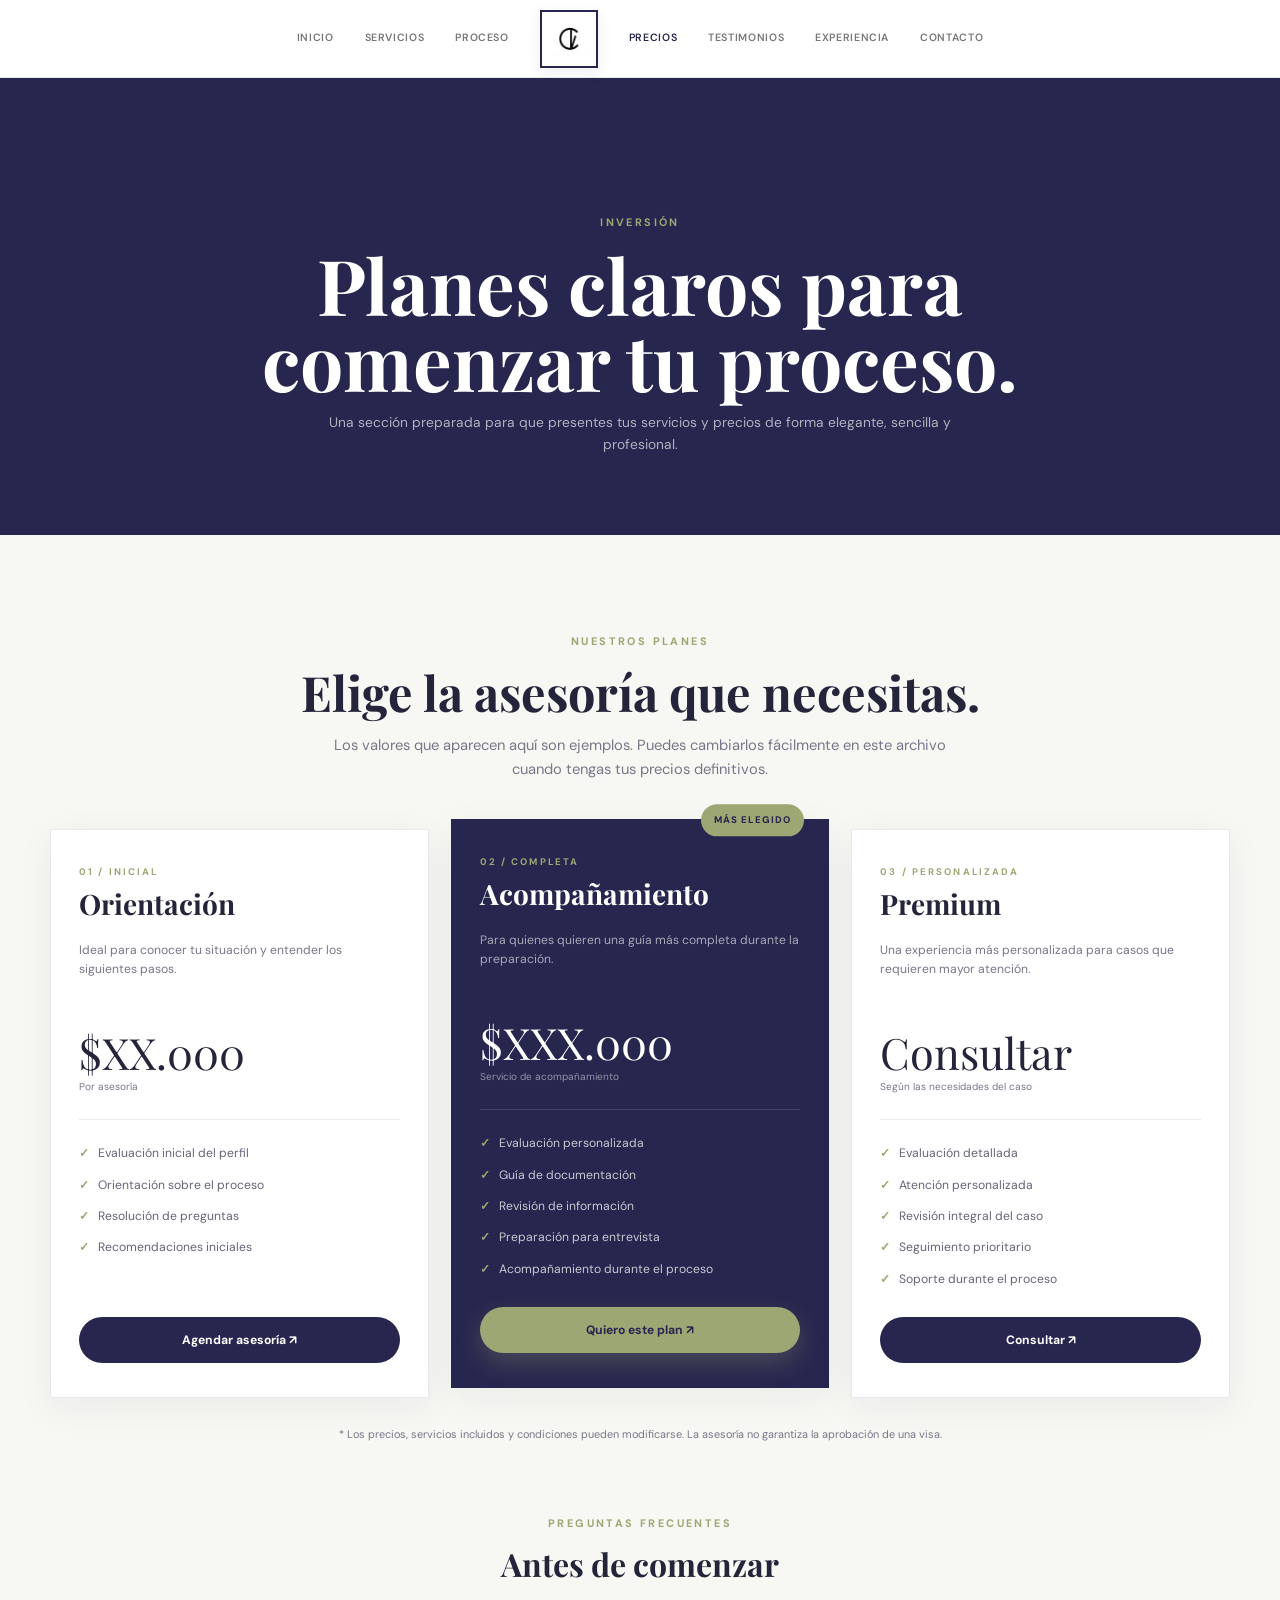
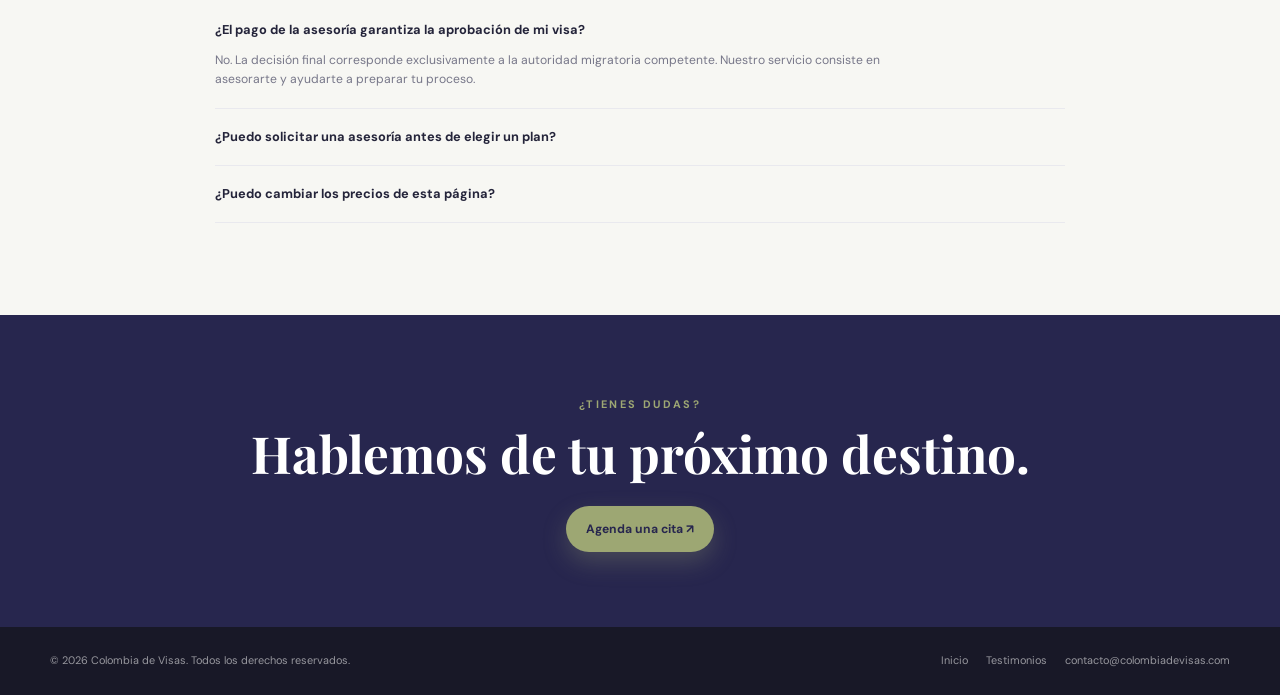
==== precios.html @ b7d7be58 "v1" ====
<!doctype html>
<html lang="es">
<head>
<meta charset="utf-8">
<meta name="viewport" content="width=device-width,initial-scale=1">
<meta name="description" content="Precios y planes de asesoría de Colombia de Visas.">
<title>Precios | Colombia de Visas</title>
<link rel="icon" href="assets/images/logo.jpg">
<link rel="stylesheet" href="styles.css">
</head>
<body>

<header class="site-header">
  <div class="navbar">
    <a class="nav-brand-mobile" href="index.html">
      <img src="assets/images/logo.jpg" alt=""> Colombia de Visas
    </a>
    <button class="menu-toggle" aria-expanded="false">☰</button>
    <nav class="nav-links">
      <a href="index.html">Inicio</a>
      <a href="index.html#servicios">Servicios</a>
      <a href="index.html#proceso">Proceso</a>
      <a class="nav-logo" href="index.html"><img src="assets/images/logo.jpg" alt="Logo"></a>
      <a class="active" href="precios.html">Precios</a>
      <a href="testimonios.html">Testimonios</a>
      <a href="index.html#trabajo">Experiencia</a>
      <a href="index.html#contacto">Contacto</a>
    </nav>
  </div>
</header>

<section class="page-hero">
  <div class="container reveal">
    <span class="eyebrow">Inversión</span>
    <h1>Planes claros para comenzar tu proceso.</h1>
    <p>Una sección preparada para que presentes tus servicios y precios de forma elegante, sencilla y profesional.</p>
  </div>
</section>

<main>
<section class="section pricing-section">
  <div class="container">
    <div class="pricing-intro reveal">
      <span class="eyebrow">Nuestros planes</span>
      <h2 class="section-title">Elige la asesoría que necesitas.</h2>
      <p class="section-copy">Los valores que aparecen aquí son ejemplos. Puedes cambiarlos fácilmente en este archivo cuando tengas tus precios definitivos.</p>
    </div>

    <div class="pricing-grid">

      <article class="price-card reveal">
        <span class="eyebrow">01 / Inicial</span>
        <h2 class="price-name">Orientación</h2>
        <p class="price-description">Ideal para conocer tu situación y entender los siguientes pasos.</p>
        <div class="price-value">$XX.000</div>
        <div class="price-note">Por asesoría</div>
        <div class="price-divider"></div>
        <ul class="price-features">
          <li>Evaluación inicial del perfil</li>
          <li>Orientación sobre el proceso</li>
          <li>Resolución de preguntas</li>
          <li>Recomendaciones iniciales</li>
        </ul>
        <a class="btn btn-dark" data-whatsapp href="#">Agendar asesoría ↗</a>
      </article>

      <article class="price-card featured reveal">
        <span class="price-badge">Más elegido</span>
        <span class="eyebrow">02 / Completa</span>
        <h2 class="price-name">Acompañamiento</h2>
        <p class="price-description">Para quienes quieren una guía más completa durante la preparación.</p>
        <div class="price-value">$XXX.000</div>
        <div class="price-note">Servicio de acompañamiento</div>
        <div class="price-divider"></div>
        <ul class="price-features">
          <li>Evaluación personalizada</li>
          <li>Guía de documentación</li>
          <li>Revisión de información</li>
          <li>Preparación para entrevista</li>
          <li>Acompañamiento durante el proceso</li>
        </ul>
        <a class="btn btn-primary" data-whatsapp href="#">Quiero este plan ↗</a>
      </article>

      <article class="price-card reveal">
        <span class="eyebrow">03 / Personalizada</span>
        <h2 class="price-name">Premium</h2>
        <p class="price-description">Una experiencia más personalizada para casos que requieren mayor atención.</p>
        <div class="price-value">Consultar</div>
        <div class="price-note">Según las necesidades del caso</div>
        <div class="price-divider"></div>
        <ul class="price-features">
          <li>Evaluación detallada</li>
          <li>Atención personalizada</li>
          <li>Revisión integral del caso</li>
          <li>Seguimiento prioritario</li>
          <li>Soporte durante el proceso</li>
        </ul>
        <a class="btn btn-dark" data-whatsapp href="#">Consultar ↗</a>
      </article>

    </div>

    <p class="price-disclaimer">* Los precios, servicios incluidos y condiciones pueden modificarse. La asesoría no garantiza la aprobación de una visa.</p>

    <div class="faq reveal">
      <div style="text-align:center;margin-bottom:20px">
        <span class="eyebrow">Preguntas frecuentes</span>
        <h2 class="section-title" style="font-size:2rem">Antes de comenzar</h2>
      </div>

      <details class="faq-item" open>
        <summary>¿El pago de la asesoría garantiza la aprobación de mi visa?</summary>
        <p>No. La decisión final corresponde exclusivamente a la autoridad migratoria competente. Nuestro servicio consiste en asesorarte y ayudarte a preparar tu proceso.</p>
      </details>
      <details class="faq-item">
        <summary>¿Puedo solicitar una asesoría antes de elegir un plan?</summary>
        <p>Sí. Puedes escribirnos por WhatsApp para conocer qué modalidad se adapta mejor a tu caso.</p>
      </details>
      <details class="faq-item">
        <summary>¿Puedo cambiar los precios de esta página?</summary>
        <p>Sí. Los precios están escritos directamente en este archivo HTML para que puedas sustituirlos fácilmente por los valores reales.</p>
      </details>
    </div>
  </div>
</section>

<section class="cta">
  <div class="container reveal">
    <span class="eyebrow">¿Tienes dudas?</span>
    <h2>Hablemos de tu próximo destino.</h2>
    <a class="btn btn-primary" data-whatsapp href="#">Agenda una cita ↗</a>
  </div>
</section>
</main>

<footer class="footer">
  <div class="container footer-inner">
    <div>© 2026 Colombia de Visas. Todos los derechos reservados.</div>
    <div class="footer-links">
      <a href="index.html">Inicio</a>
      <a href="testimonios.html">Testimonios</a>
      <a data-email href="#">correo</a>
    </div>
  </div>
</footer>

<script src="config.js"></script>
<script src="script.js"></script>
</body>
</html>
---- styles.css ----
@import url('https://fonts.googleapis.com/css2?family=DM+Sans:wght@400;500;600;700&family=Playfair+Display:wght@500;600&display=swap');

:root{
  --navy:#27264e;
  --green:#9da773;
  --white:#fff;
  --cream:#f7f7f3;
  --ink:#24243a;
  --muted:#777789;
  --line:#e9e9ee;
  --container:1180px;
  --shadow:0 18px 50px rgba(39,38,78,.13);
}
*{box-sizing:border-box}
html{scroll-behavior:smooth}
body{margin:0;color:var(--ink);background:var(--white);font-family:"DM Sans",sans-serif;line-height:1.6}
a{text-decoration:none;color:inherit}
img,video{max-width:100%;display:block}
.container{width:min(calc(100% - 40px),var(--container));margin:auto}
.eyebrow{display:inline-block;font-size:.68rem;letter-spacing:.22em;text-transform:uppercase;font-weight:700;color:var(--green)}
.section{padding:92px 0}
.section-title{font-family:"Playfair Display",serif;font-size:clamp(2rem,3.8vw,3.1rem);line-height:1.12;margin:12px 0}
.section-copy{max-width:650px;margin:15px auto 0;color:var(--muted);font-size:.92rem}
.btn{position:relative;display:inline-flex;align-items:center;justify-content:center;gap:9px;min-height:46px;padding:0 20px;border-radius:999px;font-size:.76rem;font-weight:700;overflow:hidden;transition:.25s ease;cursor:pointer}
.btn:after{content:"";position:absolute;inset:0;transform:translateX(-110%);background:linear-gradient(100deg,transparent,rgba(255,255,255,.35),transparent);transition:.55s}
.btn:hover:after{transform:translateX(110%)}
.btn:hover{transform:translateY(-3px)}
.btn-primary{background:var(--green);color:var(--navy);box-shadow:0 10px 25px rgba(157,167,115,.28)}
.btn-outline{border:1px solid var(--line);background:#fff;color:var(--navy)}
.btn-dark{background:var(--navy);color:#fff}
.btn-light{background:#fff;color:var(--navy)}

.site-header{position:relative;z-index:20;background:#fff}
.top-hero{position:relative;min-height:550px;height:min(72vh,720px);overflow:hidden;background:var(--navy);color:#fff}
.top-hero:after{content:"";position:absolute;inset:0;background:linear-gradient(180deg,rgba(20,19,47,.18),rgba(20,19,47,.62))}
.hero-image{position:absolute;inset:0;width:100%;height:100%;object-fit:cover}
.hero-fallback{position:absolute;inset:0;background:radial-gradient(circle at 50% 35%,rgba(157,167,115,.28),transparent 35%),linear-gradient(135deg,#171630,#27264e 55%,#3d3c62)}
.hero-content{position:relative;z-index:2;height:100%;display:flex;flex-direction:column;justify-content:center;align-items:center;text-align:center;padding:80px 20px 45px}
.hero-mini{font-size:.66rem;letter-spacing:.32em;text-transform:uppercase;opacity:.9}
.hero-logo{width:92px;height:92px;object-fit:contain;border-radius:50%;background:#fff;padding:7px;margin:16px 0 12px;box-shadow:0 12px 30px rgba(0,0,0,.22)}
.hero-title{font-size:clamp(2.7rem,7vw,5.7rem);line-height:.9;letter-spacing:.09em;margin:0;font-weight:700}
.hero-sub{margin:14px 0 0;max-width:620px;font-size:.7rem;letter-spacing:.28em;text-transform:uppercase;opacity:.86}
.hero-actions{margin-top:24px;display:flex;gap:10px;flex-wrap:wrap;justify-content:center}

.navbar{min-height:78px;display:flex;align-items:center;justify-content:center;gap:36px;border-bottom:1px solid var(--line)}
.nav-brand-mobile{display:none}
.nav-links{display:flex;align-items:center;justify-content:center;gap:31px;font-size:.66rem;letter-spacing:.06em;text-transform:uppercase;font-weight:600}
.nav-links a{color:#777;transition:.2s}
.nav-links a:hover,.nav-links a.active{color:var(--navy)}
.nav-logo{width:58px;height:58px;display:grid;place-items:center;border:2px solid var(--navy);background:#fff;box-shadow:0 5px 15px rgba(39,38,78,.08)}
.nav-logo img{width:44px;height:44px;object-fit:contain}

.intro{text-align:center}
.intro-grid{display:grid;grid-template-columns:repeat(4,1fr);gap:24px;margin-top:58px}
.intro-card{padding:20px 15px 5px}
.intro-icon{width:48px;height:48px;border:1px solid var(--line);border-radius:50%;margin:auto;display:grid;place-items:center;color:var(--navy);font-size:1.1rem}
.intro-card h3{font-size:.72rem;letter-spacing:.15em;text-transform:uppercase;margin:17px 0 8px}
.intro-card p{font-size:.78rem;color:var(--muted);margin:0}

.dark-section{background:#20202b;color:#fff}
.dark-grid{display:grid;grid-template-columns:.75fr 1.25fr;gap:75px;align-items:center}
.dark-copy h2{font-family:"Playfair Display",serif;font-size:clamp(2rem,4vw,3.3rem);line-height:1.08;margin:12px 0}
.dark-copy p{color:rgba(255,255,255,.58);font-size:.82rem;max-width:420px}
.logo-wall{display:grid;grid-template-columns:repeat(3,1fr);gap:13px}
.logo-tile{min-height:105px;border:1px solid rgba(255,255,255,.12);display:grid;place-items:center;text-align:center;font-family:"Playfair Display",serif;font-size:1.05rem;transition:.25s}
.logo-tile:hover{background:rgba(255,255,255,.06);transform:translateY(-4px)}

.quote{text-align:center;max-width:820px;margin:auto}
.quote p{font-family:"Playfair Display",serif;font-size:clamp(1.45rem,2.8vw,2.05rem);line-height:1.35;margin:0}
.quote small{display:block;color:var(--muted);margin-top:17px}
.dots{display:flex;justify-content:center;gap:7px;margin-top:18px}
.dot{width:22px;height:3px;background:#ddd;border-radius:99px}.dot.active{background:var(--navy)}

.work-section{background:#f5f4fb}
.work-head{text-align:center;margin-bottom:40px}
.work-grid{display:grid;grid-template-columns:repeat(3,1fr);gap:18px}
.work-card{min-height:285px;border-radius:3px;overflow:hidden;background:#fff;box-shadow:0 8px 30px rgba(39,38,78,.07);transition:.25s}
.work-card:hover{transform:translateY(-6px);box-shadow:var(--shadow)}
.work-visual{height:170px;background:var(--navy);position:relative;overflow:hidden}
.work-visual:after{content:"";position:absolute;width:180px;height:180px;border-radius:50%;right:-30px;top:-60px;background:rgba(157,167,115,.48)}
.work-card:nth-child(2) .work-visual{background:#3c3a65}
.work-card:nth-child(3) .work-visual{background:#545276}
.work-info{padding:20px}
.work-info small{font-size:.62rem;color:var(--green);font-weight:700;letter-spacing:.15em;text-transform:uppercase}
.work-info h3{margin:7px 0 0;font-family:"Playfair Display",serif;font-size:1.3rem}
.work-info p{margin:5px 0 0;color:var(--muted);font-size:.75rem}

.video-section{text-align:center}
.video-main{max-width:900px;margin:42px auto 0;border:10px solid #fff;border-radius:24px;box-shadow:var(--shadow);overflow:hidden;background:var(--navy)}
.video-main video{width:100%;aspect-ratio:16/9;object-fit:cover;background:#171630}

.cta{padding:75px 0;background:var(--navy);color:#fff;text-align:center}
.cta h2{font-family:"Playfair Display",serif;font-size:clamp(2rem,4vw,3.6rem);line-height:1.08;max-width:780px;margin:10px auto 25px}

.page-hero{padding:130px 0 80px;background:var(--navy);color:#fff;text-align:center}
.page-hero h1{font-family:"Playfair Display",serif;font-size:clamp(2.7rem,6vw,4.8rem);line-height:1;margin:12px auto;max-width:850px}
.page-hero p{max-width:650px;color:rgba(255,255,255,.64);margin:auto;font-size:.86rem}

.testimonials-grid{display:grid;grid-template-columns:repeat(2,1fr);gap:24px}
.testimonial-card{background:#fff;border:1px solid var(--line);box-shadow:0 10px 35px rgba(39,38,78,.07)}
.testimonial-video{background:var(--navy);position:relative}
.testimonial-video video{width:100%;aspect-ratio:16/9;object-fit:cover}
.video-note{position:absolute;inset:0;display:grid;place-items:center;text-align:center;color:rgba(255,255,255,.62);pointer-events:none}
.video-note strong{display:block;color:#fff}.video-note span{font-size:.72rem}
.testimonial-info{padding:20px}.testimonial-info h3{margin:0;font-size:.92rem}.testimonial-info p{margin:5px 0 0;color:var(--muted);font-size:.75rem}

.contact-grid{display:grid;grid-template-columns:.8fr 1.2fr;gap:55px}
.contact-box{background:var(--cream);padding:30px}
.contact-box h2{font-family:"Playfair Display",serif;font-size:2rem}
.contact-detail{padding:14px 0;border-bottom:1px solid var(--line)}.contact-detail small{display:block;color:var(--muted);font-size:.6rem;letter-spacing:.1em;text-transform:uppercase}.contact-detail strong{font-size:.85rem}
.form{display:grid;gap:14px}.form input,.form textarea{width:100%;border:1px solid var(--line);padding:13px 14px;border-radius:10px;outline:0}.form textarea{min-height:130px;resize:vertical}.form input:focus,.form textarea:focus{border-color:var(--green)}

.footer{padding:25px 0;background:#181827;color:rgba(255,255,255,.55);font-size:.68rem}
.footer-inner{display:flex;justify-content:space-between;gap:20px}.footer-links{display:flex;gap:18px}.footer a:hover{color:var(--green)}

.reveal{opacity:0;transform:translateY(22px);transition:.7s ease}.reveal.visible{opacity:1;transform:none}
.menu-toggle{display:none;border:0;background:none;font-size:1.5rem;color:var(--navy)}

@media(max-width:900px){
 .navbar{justify-content:space-between;padding:0 10px}.menu-toggle{display:block}
 .nav-links{display:none;position:absolute;top:628px;left:15px;right:15px;padding:10px;flex-direction:column;gap:0;background:#fff;border:1px solid var(--line);box-shadow:var(--shadow)}
 .nav-links.open{display:flex}.nav-links a{padding:12px;width:100%;text-align:center}
 .nav-logo{display:none}.nav-brand-mobile{display:flex;align-items:center;gap:10px;font-weight:800;font-size:.72rem}
 .nav-brand-mobile img{width:40px;height:40px;border-radius:50%;object-fit:contain}
 .top-hero{height:590px}
 .dark-grid{grid-template-columns:1fr}.intro-grid{grid-template-columns:repeat(2,1fr)}
}
@media(max-width:600px){
 .container{width:min(calc(100% - 28px),var(--container))}
 .section{padding:70px 0}.top-hero{height:540px}
 .hero-title{font-size:2.65rem}.hero-sub{font-size:.55rem;letter-spacing:.18em}
 .intro-grid,.work-grid,.testimonials-grid{grid-template-columns:1fr}
 .logo-wall{grid-template-columns:1fr 1fr}
 .contact-grid{grid-template-columns:1fr}
 .footer-inner{flex-direction:column}
}

/* --- Precios --- */
.pricing-section{background:#f7f7f3}
.pricing-intro{text-align:center;max-width:760px;margin:0 auto 48px}
.pricing-grid{display:grid;grid-template-columns:repeat(3,1fr);gap:22px;align-items:stretch}
.price-card{background:#fff;border:1px solid #e8e8ed;padding:34px 28px;position:relative;display:flex;flex-direction:column;box-shadow:0 10px 35px rgba(39,38,78,.06);transition:.28s ease}
.price-card:hover{transform:translateY(-8px);box-shadow:0 20px 50px rgba(39,38,78,.13)}
.price-card.featured{background:var(--navy);color:#fff;border-color:var(--navy);transform:translateY(-10px)}
.price-card.featured:hover{transform:translateY(-15px)}
.price-badge{position:absolute;top:0;right:24px;transform:translateY(-50%);background:var(--green);color:var(--navy);font-size:.6rem;font-weight:800;letter-spacing:.12em;text-transform:uppercase;padding:8px 13px;border-radius:999px}
.price-card .eyebrow{font-size:.6rem}
.price-name{font-family:"Playfair Display",serif;font-size:1.75rem;line-height:1.1;margin:9px 0}
.price-description{font-size:.76rem;color:var(--muted);min-height:58px}
.featured .price-description{color:rgba(255,255,255,.6)}
.price-value{font-family:"Playfair Display",serif;font-size:2.7rem;line-height:1;margin:20px 0 5px}
.price-note{font-size:.63rem;color:var(--muted)}
.featured .price-note{color:rgba(255,255,255,.5)}
.price-divider{height:1px;background:var(--line);margin:24px 0}
.featured .price-divider{background:rgba(255,255,255,.14)}
.price-features{list-style:none;padding:0;margin:0 0 28px;display:grid;gap:12px;font-size:.76rem;color:#656576}
.featured .price-features{color:rgba(255,255,255,.75)}
.price-features li{display:flex;gap:9px;align-items:flex-start}
.price-features li:before{content:"✓";color:var(--green);font-weight:800}
.price-card .btn{margin-top:auto;width:100%}
.price-disclaimer{text-align:center;color:var(--muted);font-size:.68rem;margin:28px auto 0;max-width:800px}
.faq{max-width:850px;margin:65px auto 0}
.faq-item{border-bottom:1px solid var(--line);padding:18px 0}
.faq-item summary{cursor:pointer;font-weight:700;font-size:.8rem;list-style:none}
.faq-item summary::-webkit-details-marker{display:none}
.faq-item p{color:var(--muted);font-size:.76rem;max-width:720px;margin:10px 0 0}
@media(max-width:900px){.pricing-grid{grid-template-columns:1fr}.price-card.featured{transform:none}.price-card.featured:hover{transform:translateY(-8px)}}
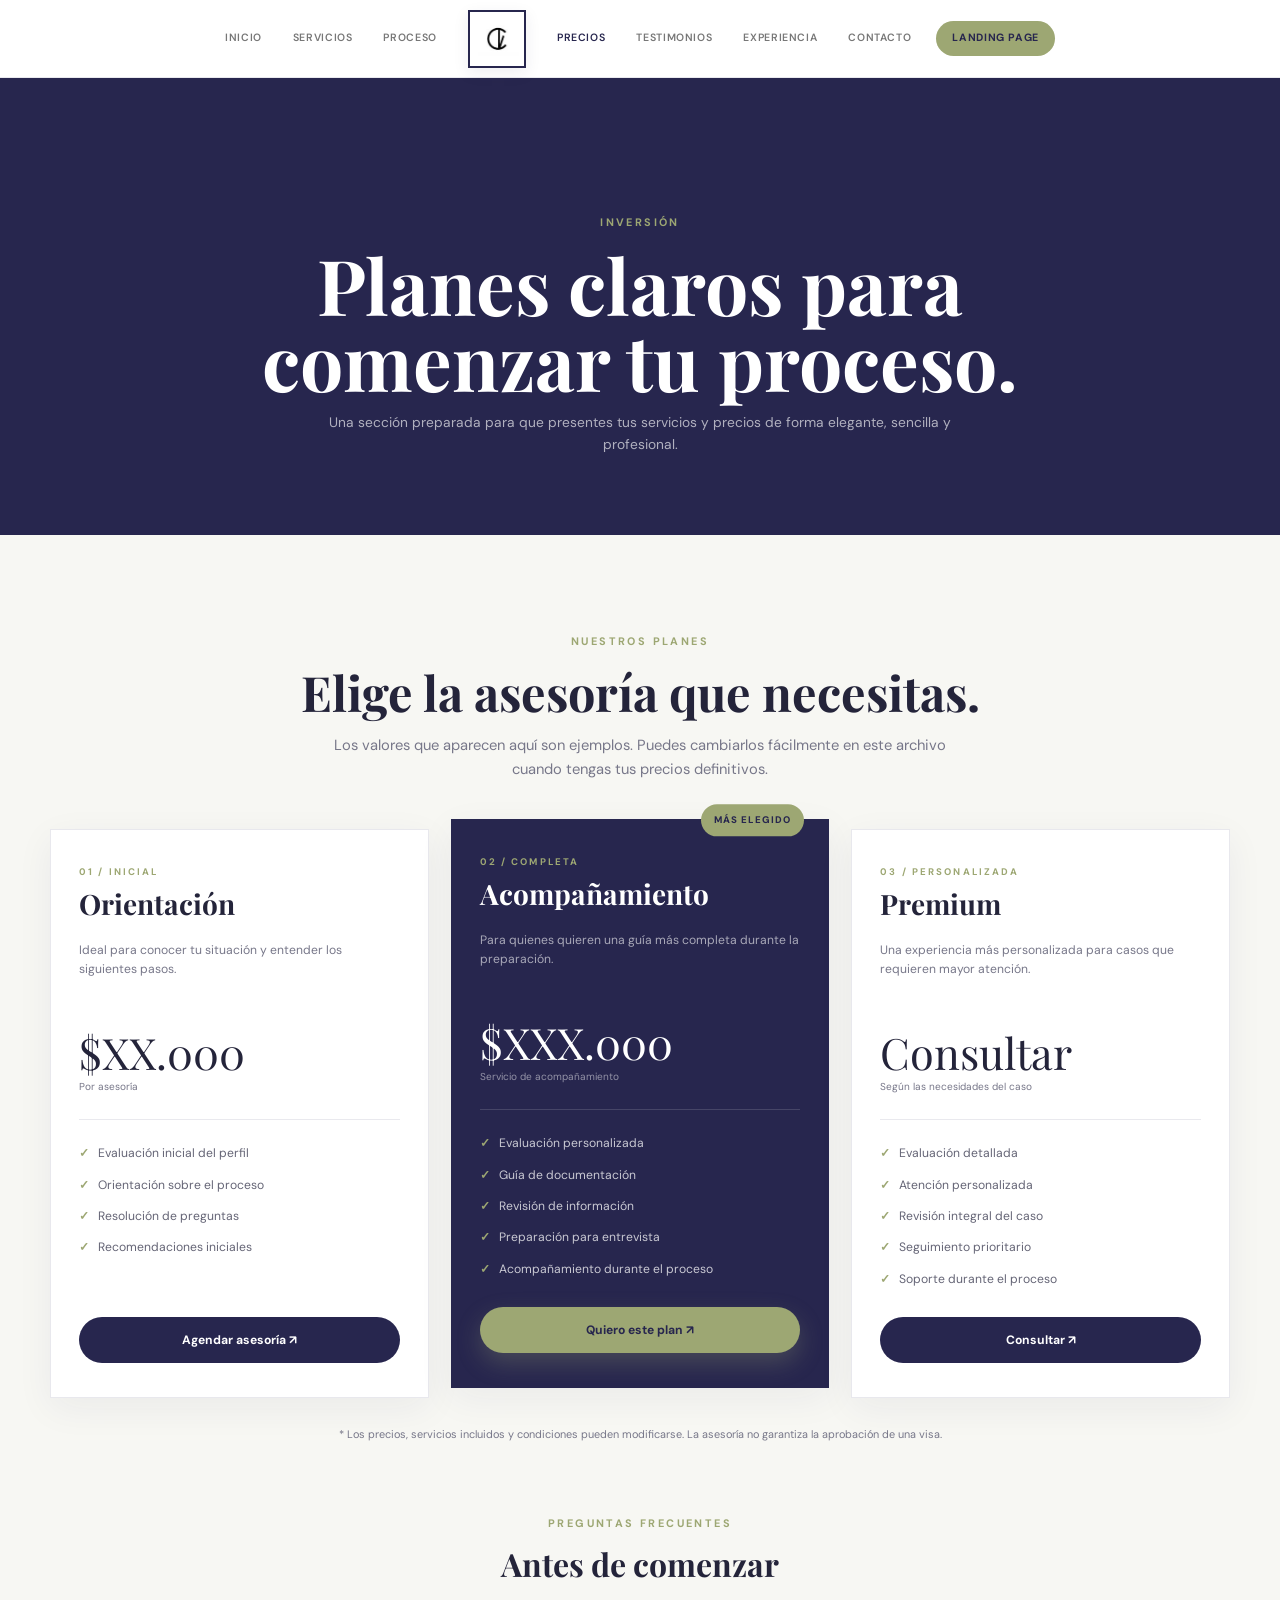
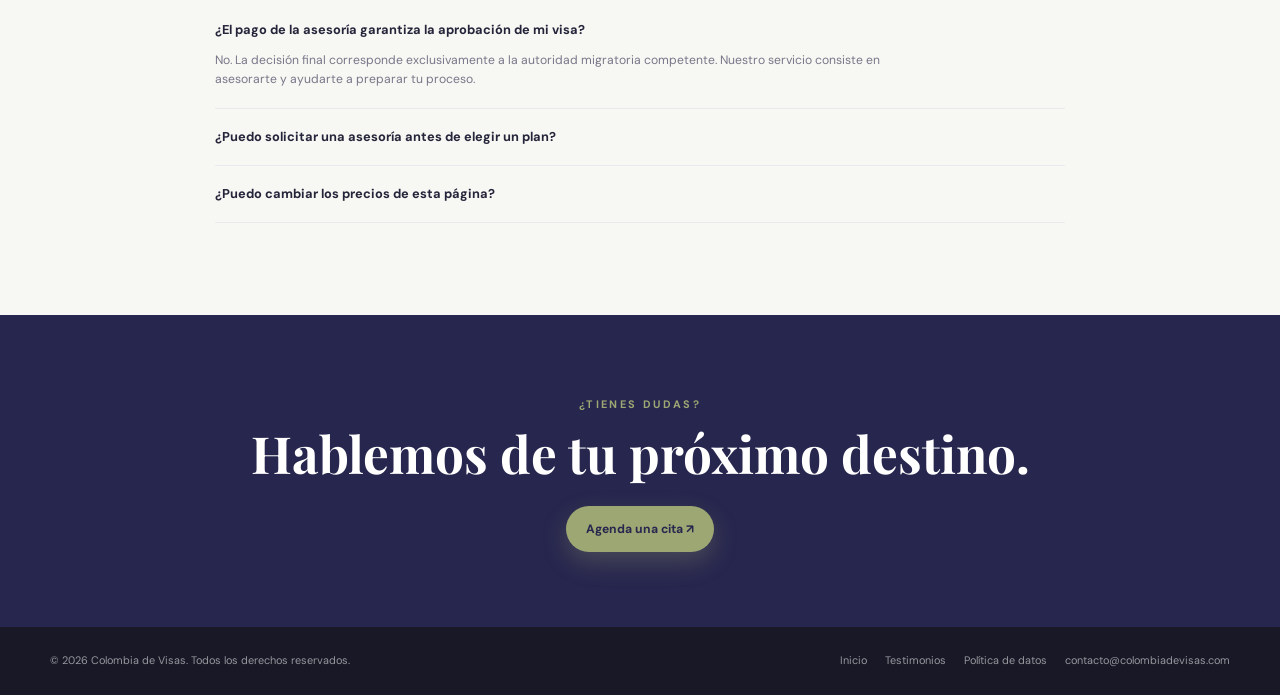
==== commit d1e5a5f8: "V1Col" ====
--- a/precios.html
+++ b/precios.html
@@ -25,6 +25,7 @@
       <a href="testimonios.html">Testimonios</a>
       <a href="index.html#trabajo">Experiencia</a>
       <a href="index.html#contacto">Contacto</a>
+      <a class="nav-cta" href="landing/index.html">Landing Page</a>
     </nav>
   </div>
 </header>
@@ -140,6 +141,7 @@
     <div class="footer-links">
       <a href="index.html">Inicio</a>
       <a href="testimonios.html">Testimonios</a>
+      <a href="politica-datos.html">Política de datos</a>
       <a data-email href="#">correo</a>
     </div>
   </div>
--- a/styles.css
+++ b/styles.css
@@ -165,3 +165,19 @@
 .faq-item summary::-webkit-details-marker{display:none}
 .faq-item p{color:var(--muted);font-size:.76rem;max-width:720px;margin:10px 0 0}
 @media(max-width:900px){.pricing-grid{grid-template-columns:1fr}.price-card.featured{transform:none}.price-card.featured:hover{transform:translateY(-8px)}}
+
+/* ---- Política de datos ---- */
+.legal{background:#fff}
+.legal-body{max-width:820px}
+.legal-body h2{font-family:"Playfair Display",serif;font-size:1.45rem;color:var(--navy);margin:42px 0 10px}
+.legal-body p,.legal-body li{color:var(--ink);font-size:.95rem;line-height:1.75}
+.legal-body ul{padding-left:22px;margin:10px 0 14px}
+.legal-body a{color:var(--navy);text-decoration:underline;text-decoration-color:var(--green);text-underline-offset:3px}
+.legal-back{margin-top:44px;text-align:center}
+.legal-back a{text-decoration:none;color:#fff}
+.pendiente{background:#fff3c4;color:#5c4a00;padding:0 4px;border-radius:4px}
+
+/* ---- Botón del menú hacia el Landing Page ---- */
+.nav-links a.nav-cta{background:var(--green);color:var(--navy);padding:9px 16px;border-radius:999px;font-weight:700;letter-spacing:.06em;margin-left:-6px;transition:.25s}
+.nav-links a.nav-cta:hover{background:var(--navy);color:#fff;transform:translateY(-2px)}
+@media(max-width:800px){.nav-links a.nav-cta{margin:8px 0 2px;width:100%}}
